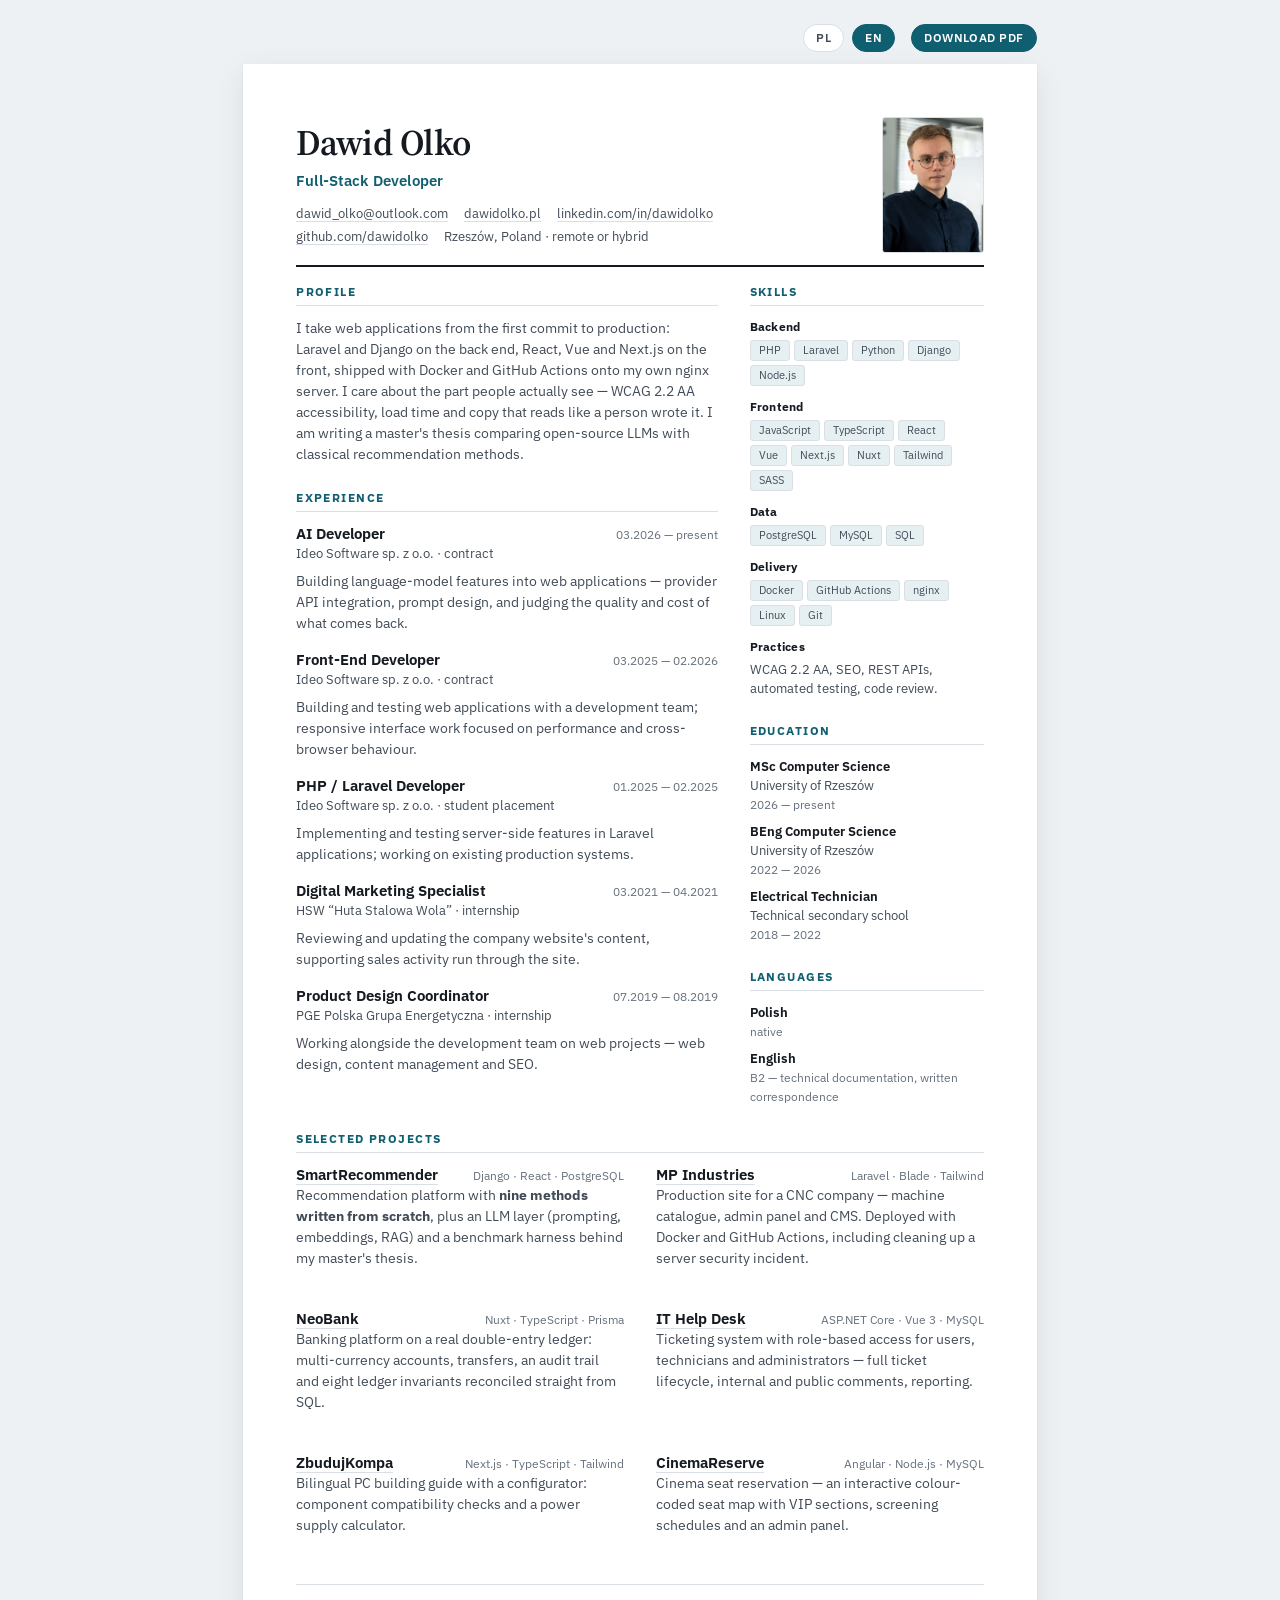
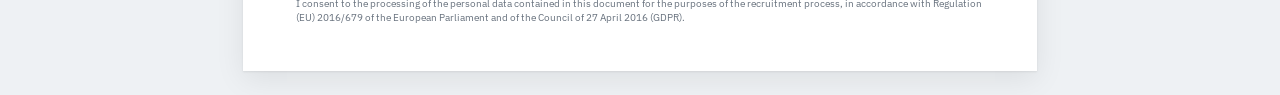
==== en/index.html @ aec3bce8 "content: Ideo roles as they really are, and the AI Developer post Two corrections to the experience " ====
<!doctype html>
<html lang="en">
<head>
<meta charset="utf-8">
<meta name="viewport" content="width=device-width, initial-scale=1">
<title>Dawid Olko — CV | Full-Stack Developer</title>
<meta name="description" content="CV of Dawid Olko — full-stack developer. Laravel, Django, React, Vue and Next.js, shipped with Docker and GitHub Actions. Selected projects, experience and education.">
<link rel="icon" type="image/svg+xml" href="../assets/favicon.svg">
<link rel="canonical" href="https://cv.dawidolko.pl/en/">
<link rel="alternate" hreflang="pl" href="https://cv.dawidolko.pl/">
<link rel="alternate" hreflang="en" href="https://cv.dawidolko.pl/en/">
<link rel="alternate" hreflang="x-default" href="https://cv.dawidolko.pl/">
<meta name="author" content="Dawid Olko">
<meta name="robots" content="index, follow">

<meta property="og:type" content="profile">
<meta property="og:title" content="Dawid Olko — CV | Full-Stack Developer">
<meta property="og:description" content="Laravel, Django, React, Vue and Next.js. Shipped with Docker and GitHub Actions.">
<meta property="og:url" content="https://cv.dawidolko.pl/en/">
<meta property="og:locale" content="en_GB">
<meta property="og:locale:alternate" content="pl_PL">
<meta name="twitter:card" content="summary">

<link rel="preconnect" href="https://fonts.googleapis.com">
<link rel="preconnect" href="https://fonts.gstatic.com" crossorigin>
<link rel="stylesheet" href="https://fonts.googleapis.com/css2?family=IBM+Plex+Sans:wght@400;500;600;700&family=Source+Serif+4:opsz,wght@8..60,600&display=swap">
<link rel="stylesheet" href="../assets/cv.css">

<script type="application/ld+json">
{
  "@context": "https://schema.org",
  "@type": "Person",
  "name": "Dawid Olko",
  "givenName": "Dawid",
  "familyName": "Olko",
  "jobTitle": "Full-Stack Developer",
  "description": "Full-stack developer working with Laravel, Django, React, Vue and Next.js, shipping with Docker and GitHub Actions.",
  "url": "https://dawidolko.pl",
  "mainEntityOfPage": "https://cv.dawidolko.pl/en/",
  "image": "https://cv.dawidolko.pl/assets/dawid-olko.jpg",
  "email": "mailto:dawid_olko@outlook.com",
  "sameAs": [
    "https://github.com/dawidolko",
    "https://www.linkedin.com/in/dawidolko",
    "https://dawidolko.pl"
  ],
  "address": {
    "@type": "PostalAddress",
    "addressLocality": "Rzeszów",
    "addressCountry": "PL"
  },
  "alumniOf": {
    "@type": "CollegeOrUniversity",
    "name": "University of Rzeszów",
    "sameAs": "https://www.ur.edu.pl/"
  },
  "worksFor": {
    "@type": "Organization",
    "name": "Ideo Software sp. z o.o.",
    "url": "https://ideo.pl"
  },
  "knowsAbout": [
    "PHP",
    "Laravel",
    "Python",
    "Django",
    "Node.js",
    "JavaScript",
    "TypeScript",
    "React",
    "Vue.js",
    "Next.js",
    "Nuxt",
    "Tailwind CSS",
    "SASS",
    "PostgreSQL",
    "MySQL",
    "SQL",
    "Docker",
    "GitHub Actions",
    "nginx",
    "Linux",
    "Git",
    "REST API",
    "WCAG 2.2",
    "SEO"
  ],
  "knowsLanguage": [
    {
      "@type": "Language",
      "name": "Polish",
      "alternateName": "pl"
    },
    {
      "@type": "Language",
      "name": "English",
      "alternateName": "en"
    }
  ],
  "seeks": {
    "@type": "Demand",
    "name": "Full-stack developer roles"
  }
}
</script>
</head>
<body>

<a class="skip-link" href="#main-content">Skip to main content</a>

<nav class="langbar" aria-label="Language version">
  <a href="../" lang="pl" hreflang="pl">PL</a>
  <span aria-current="true" lang="en">EN</span>
  <a class="pdf-link" href="../Dawid_Olko_CV_EN.pdf" download
     aria-label="Download the CV as a PDF (English version)">Download PDF</a>
</nav>

<main class="sheet" id="main-content">

  <header class="masthead">
    <div class="masthead-text">
      <h1>Dawid Olko</h1>
      <p class="role">Full-Stack Developer</p>
      <ul class="contact">
        <li><a href="mailto:dawid_olko@outlook.com">dawid_olko@outlook.com</a></li>
        <li><a href="https://dawidolko.pl">dawidolko.pl</a></li>
        <li><a href="https://www.linkedin.com/in/dawidolko">linkedin.com/in/dawidolko</a></li>
        <li><a href="https://github.com/dawidolko">github.com/dawidolko</a></li>
        <li>Rzeszów, Poland · remote or hybrid</li>
      </ul>
    </div>
    <img class="portrait" src="../assets/dawid-olko.jpg" alt="Dawid Olko"
         width="450" height="600" fetchpriority="high" decoding="async">
  </header>

  <div class="columns">
    <div>

      <section class="summary" aria-labelledby="h-profile">
        <h2 id="h-profile">Profile</h2>
        <p>
          I take web applications from the first commit to production: Laravel and Django on the
          back end, React, Vue and Next.js on the front, shipped with Docker and GitHub Actions
          onto my own nginx server. I care about the part people actually see — WCAG 2.2 AA
          accessibility, load time and copy that reads like a person wrote it. I am writing a
          master's thesis comparing open-source LLMs with classical recommendation methods.
        </p>
      </section>

      <section aria-labelledby="h-experience">
        <h2 id="h-experience">Experience</h2>

        <div class="entry">
          <div class="entry-head">
            <h3>AI Developer</h3>
            <span class="when">03.2026 — present</span>
          </div>
          <p class="where">Ideo Software sp. z o.o. · contract</p>
          <p>Building language-model features into web applications — provider API integration, prompt design, and judging the quality and cost of what comes back.</p>
        </div>

        <div class="entry">
          <div class="entry-head">
            <h3>Front-End Developer</h3>
            <span class="when">03.2025 — 02.2026</span>
          </div>
          <p class="where">Ideo Software sp. z o.o. · contract</p>
          <p>Building and testing web applications with a development team; responsive interface work focused on performance and cross-browser behaviour.</p>
        </div>

        <div class="entry">
          <div class="entry-head">
            <h3>PHP / Laravel Developer</h3>
            <span class="when">01.2025 — 02.2025</span>
          </div>
          <p class="where">Ideo Software sp. z o.o. · student placement</p>
          <p>Implementing and testing server-side features in Laravel applications; working on existing production systems.</p>
        </div>

        <div class="entry">
          <div class="entry-head">
            <h3>Digital Marketing Specialist</h3>
            <span class="when">03.2021 — 04.2021</span>
          </div>
          <p class="where">HSW “Huta Stalowa Wola” · internship</p>
          <p>Reviewing and updating the company website's content, supporting sales activity run through the site.</p>
        </div>

        <div class="entry">
          <div class="entry-head">
            <h3>Product Design Coordinator</h3>
            <span class="when">07.2019 — 08.2019</span>
          </div>
          <p class="where">PGE Polska Grupa Energetyczna · internship</p>
          <p>Working alongside the development team on web projects — web design, content management and SEO.</p>
        </div>
      </section>


    </div>

    <aside>
      <section aria-labelledby="h-skills">
        <h2 id="h-skills">Skills</h2>

        <div class="stack">
          <h3>Backend</h3>
          <ul class="chips">
            <li>PHP</li><li>Laravel</li><li>Python</li><li>Django</li><li>Node.js</li>
          </ul>
        </div>

        <div class="stack">
          <h3>Frontend</h3>
          <ul class="chips">
            <li>JavaScript</li><li>TypeScript</li><li>React</li><li>Vue</li>
            <li>Next.js</li><li>Nuxt</li><li>Tailwind</li><li>SASS</li>
          </ul>
        </div>

        <div class="stack">
          <h3>Data</h3>
          <ul class="chips">
            <li>PostgreSQL</li><li>MySQL</li><li>SQL</li>
          </ul>
        </div>

        <div class="stack">
          <h3>Delivery</h3>
          <ul class="chips">
            <li>Docker</li><li>GitHub Actions</li><li>nginx</li><li>Linux</li><li>Git</li>
          </ul>
        </div>

        <div class="stack">
          <h3>Practices</h3>
          <p>WCAG 2.2 AA, SEO, REST APIs, automated testing, code review.</p>
        </div>
      </section>

      <section aria-labelledby="h-education">
        <h2 id="h-education">Education</h2>
        <ul class="plain">
          <li>
            <strong>MSc Computer Science</strong>
            University of Rzeszów<br>
            <span>2026 — present</span>
          </li>
          <li>
            <strong>BEng Computer Science</strong>
            University of Rzeszów<br>
            <span>2022 — 2026</span>
          </li>
          <li>
            <strong>Electrical Technician</strong>
            Technical secondary school<br>
            <span>2018 — 2022</span>
          </li>
        </ul>
      </section>

      <section aria-labelledby="h-languages">
        <h2 id="h-languages">Languages</h2>
        <ul class="plain">
          <li><strong>Polish</strong><span>native</span></li>
          <li><strong>English</strong><span>B2 — technical documentation, written correspondence</span></li>
        </ul>
      </section>
    </aside>
  </div>

  <section class="projects" aria-labelledby="h-projects">
    <h2 id="h-projects">Selected projects</h2>

    <div class="entry-list">
      <div class="entry">
        <div class="entry-head">
          <h3><a href="https://smartrecommender.dawidolko.pl">SmartRecommender</a></h3>
          <span class="when">Django · React · PostgreSQL</span>
        </div>
        <p>Recommendation platform with <strong>nine methods written from scratch</strong>, plus an LLM layer (prompting, embeddings, RAG) and a benchmark harness behind my master's thesis.</p>
      </div>

      <div class="entry">
        <div class="entry-head">
          <h3><a href="https://mp-industries.pl">MP Industries</a></h3>
          <span class="when">Laravel · Blade · Tailwind</span>
        </div>
        <p>Production site for a CNC company — machine catalogue, admin panel and CMS. Deployed with Docker and GitHub Actions, including cleaning up a server security incident.</p>
      </div>

      <div class="entry">
        <div class="entry-head">
          <h3><a href="https://neobank.dawidolko.pl">NeoBank</a></h3>
          <span class="when">Nuxt · TypeScript · Prisma</span>
        </div>
        <p>Banking platform on a real double-entry ledger: multi-currency accounts, transfers, an audit trail and eight ledger invariants reconciled straight from SQL.</p>
      </div>

      <div class="entry">
        <div class="entry-head">
          <h3><a href="https://ithelpdesk.dawidolko.pl">IT Help Desk</a></h3>
          <span class="when">ASP.NET Core · Vue 3 · MySQL</span>
        </div>
        <p>Ticketing system with role-based access for users, technicians and administrators — full ticket lifecycle, internal and public comments, reporting.</p>
      </div>

      <div class="entry">
        <div class="entry-head">
          <h3><a href="https://zbudujkompa.dawidolko.pl">ZbudujKompa</a></h3>
          <span class="when">Next.js · TypeScript · Tailwind</span>
        </div>
        <p>Bilingual PC building guide with a configurator: component compatibility checks and a power supply calculator.</p>
      </div>

      <div class="entry">
        <div class="entry-head">
          <h3><a href="https://github.com/dawidolko/CinemaReserve-Project-Node-Angular">CinemaReserve</a></h3>
          <span class="when">Angular · Node.js · MySQL</span>
        </div>
        <p>Cinema seat reservation — an interactive colour-coded seat map with VIP sections, screening schedules and an admin panel.</p>
      </div>
    </div>
  </section>

  <p class="clause">
    I consent to the processing of the personal data contained in this document for the
    purposes of the recruitment process, in accordance with Regulation (EU) 2016/679 of
    the European Parliament and of the Council of 27 April 2016 (GDPR).
  </p>

</main>
</body>
</html>
---- assets/cv.css ----
/*
 * Dawid Olko — CV stylesheet.
 *
 * One sheet drives both language versions and both media. The screen view is a
 * centred A4-proportioned sheet on a tinted ground; the print view drops the
 * ground, the language switch and the link chrome so the PDF comes out clean.
 *
 * Colours live in custom properties on :root and are redefined for dark mode.
 * Print always resolves to the light set — a dark CV wastes toner and reads
 * badly on paper.
 */

:root {
  --paper: #ffffff;
  --ground: #eef1f4;
  --ink: #151a21;
  --ink-soft: #414b57;
  --ink-muted: #67717d;
  --rule: #d9dfe5;
  --accent: #0f5f70;
  --accent-soft: #e6f0f2;
  /*
   * Osobna para pod przycisk PDF. Wczesniej tlo bralo `--ink`, a tekst byl
   * na sztywno bialy — w trybie ciemnym `--ink` jest prawie bialy, wiec
   * przycisk znikal i pojawial sie dopiero pod kursorem.
   */
  --btn-bg: #0f5f70;
  --btn-fg: #ffffff;

  --sans: "IBM Plex Sans", "Segoe UI", Roboto, "Helvetica Neue", Arial, sans-serif;
  --serif: "Source Serif 4", Georgia, "Times New Roman", serif;

  --sp-1: 0.25rem;
  --sp-2: 0.5rem;
  --sp-3: 0.75rem;
  --sp-4: 1rem;
  --sp-5: 1.5rem;
  --sp-6: 2rem;
}

@media (prefers-color-scheme: dark) {
  :root:not([data-theme="light"]) {
    --paper: #171b21;
    --ground: #0e1116;
    --ink: #eef1f4;
    --ink-soft: #c3ccd6;
    --ink-muted: #98a3ae;
    --rule: #2c333c;
    --accent: #4fc3d4;
    --accent-soft: #17323a;
    --btn-bg: #4fc3d4;
    --btn-fg: #0b1016;
  }
}

*,
*::before,
*::after {
  box-sizing: border-box;
}

body {
  margin: 0;
  padding: var(--sp-5) var(--sp-4);
  background: var(--ground);
  color: var(--ink);
  font-family: var(--sans);
  font-size: 10.5pt;
  line-height: 1.5;
  -webkit-font-smoothing: antialiased;
}

/* ---------- Skip link ---------- */

.skip-link {
  position: absolute;
  left: -9999px;
  top: 0;
  z-index: 10;
  padding: var(--sp-2) var(--sp-4);
  background: var(--accent);
  color: #fff;
  text-decoration: none;
}

.skip-link:focus {
  left: var(--sp-4);
  top: var(--sp-2);
}

/* ---------- Language switch ---------- */

.langbar {
  max-width: 210mm;
  margin: 0 auto var(--sp-3);
  display: flex;
  gap: var(--sp-2);
  justify-content: flex-end;
  align-items: center;
}

.langbar a,
.langbar span {
  padding: var(--sp-1) var(--sp-3);
  border: 1px solid var(--rule);
  border-radius: 999px;
  font-size: 9pt;
  font-weight: 600;
  letter-spacing: 0.04em;
  text-transform: uppercase;
  text-decoration: none;
  color: var(--ink-soft);
  background: var(--paper);
}

.langbar [aria-current="true"] {
  background: var(--accent);
  border-color: var(--accent);
  color: #fff;
}

.langbar a:hover {
  border-color: var(--accent);
  color: var(--accent);
}

.pdf-link {
  margin-left: var(--sp-2);
  background: var(--btn-bg) !important;
  border-color: var(--btn-bg) !important;
  color: var(--btn-fg) !important;
}

.pdf-link:hover {
  filter: brightness(1.12);
}

/* ---------- Sheet ---------- */

.sheet {
  max-width: 210mm;
  margin: 0 auto;
  background: var(--paper);
  padding: 14mm 14mm 12mm;
  box-shadow: 0 1px 2px rgb(0 0 0 / 8%), 0 8px 28px rgb(0 0 0 / 8%);
}

/* ---------- Masthead ---------- */

.masthead {
  display: grid;
  grid-template-columns: 1fr auto;
  gap: var(--sp-5);
  align-items: center;
  border-bottom: 2px solid var(--ink);
  padding-bottom: var(--sp-3);
  margin-bottom: var(--sp-4);
}

/*
 * Portret stoi w kodzie PO bloku z imieniem i kontaktem, a na prawo trafia
 * dopiero przez siatke. Parsery ATS czytaja kolejnosc z dokumentu, wiec
 * pierwsze, co widza, to imie i dane kontaktowe — nie obrazek, ktorego i tak
 * nie odczytaja.
 */
.portrait {
  width: 27mm;
  height: 36mm;
  object-fit: cover;
  object-position: 50% 22%;
  border-radius: 3px;
  border: 1px solid var(--rule);
  background: var(--ground);
}

@media (max-width: 560px) {
  .masthead {
    grid-template-columns: auto 1fr;
    gap: var(--sp-4);
  }

  .portrait {
    grid-row: 1;
    grid-column: 1;
    width: 22mm;
    height: 29mm;
  }

  .masthead-text {
    grid-row: 1;
    grid-column: 2;
  }
}

.masthead h1 {
  font-family: var(--serif);
  font-size: 27pt;
  line-height: 1.05;
  font-weight: 600;
  letter-spacing: -0.015em;
  margin: 0;
}

.role {
  margin: var(--sp-2) 0 0;
  font-size: 11.5pt;
  font-weight: 600;
  color: var(--accent);
  letter-spacing: 0.01em;
}

.contact {
  margin: var(--sp-3) 0 0;
  padding: 0;
  list-style: none;
  display: flex;
  flex-wrap: wrap;
  gap: var(--sp-1) var(--sp-4);
  font-size: 9.5pt;
  color: var(--ink-soft);
}

.contact a {
  color: inherit;
  text-decoration: none;
  border-bottom: 1px solid var(--rule);
}

.contact a:hover {
  color: var(--accent);
  border-bottom-color: var(--accent);
}

/* ---------- Two-column body ---------- */

.columns {
  display: grid;
  grid-template-columns: 1fr 62mm;
  gap: var(--sp-6);
  align-items: start;
}

@media (max-width: 700px) {
  .columns {
    grid-template-columns: 1fr;
    gap: var(--sp-5);
  }

  .sheet {
    padding: var(--sp-5) var(--sp-4);
  }
}

section {
  margin-bottom: var(--sp-5);
}

section:last-child {
  margin-bottom: 0;
}

h2 {
  font-size: 9pt;
  font-weight: 700;
  letter-spacing: 0.12em;
  text-transform: uppercase;
  color: var(--accent);
  margin: 0 0 var(--sp-3);
  padding-bottom: var(--sp-1);
  border-bottom: 1px solid var(--rule);
}

/* ---------- Entries ---------- */

.entry {
  margin-bottom: var(--sp-4);
  break-inside: avoid;
}

.entry:last-child {
  margin-bottom: 0;
}

.entry-head {
  display: flex;
  justify-content: space-between;
  align-items: baseline;
  gap: var(--sp-3);
}

.entry h3 {
  margin: 0;
  font-size: 11pt;
  font-weight: 650;
  line-height: 1.3;
}

.entry h3 a {
  color: inherit;
  text-decoration: none;
  border-bottom: 1px solid var(--rule);
}

.entry h3 a:hover {
  color: var(--accent);
  border-bottom-color: var(--accent);
}

.when {
  flex: none;
  font-size: 9pt;
  font-variant-numeric: tabular-nums;
  color: var(--ink-muted);
  white-space: nowrap;
}

.where {
  margin: 1px 0 var(--sp-2);
  font-size: 9.5pt;
  color: var(--ink-muted);
}

.entry p {
  margin: 0 0 var(--sp-2);
  color: var(--ink-soft);
}

.entry ul {
  margin: 0;
  padding-left: 1.05em;
  color: var(--ink-soft);
}

.entry li {
  margin-bottom: var(--sp-1);
}

.entry li::marker {
  color: var(--accent);
}

/* ---------- Summary ---------- */

.summary p {
  margin: 0 0 var(--sp-2);
  color: var(--ink-soft);
  max-width: 62ch;
}

.summary p:last-child {
  margin-bottom: 0;
}

/* ---------- Aside blocks ---------- */

.stack {
  margin: 0 0 var(--sp-3);
}

.stack:last-child {
  margin-bottom: 0;
}

.stack h3 {
  margin: 0 0 var(--sp-1);
  font-size: 9pt;
  font-weight: 700;
  color: var(--ink);
  letter-spacing: 0.02em;
}

.stack p {
  margin: 0;
  font-size: 9.5pt;
  color: var(--ink-soft);
}

.chips {
  margin: 0;
  padding: 0;
  list-style: none;
  display: flex;
  flex-wrap: wrap;
  gap: var(--sp-1);
}

.chips li {
  padding: 1px var(--sp-2);
  border: 1px solid var(--rule);
  border-radius: 3px;
  background: var(--accent-soft);
  font-size: 8.5pt;
  color: var(--ink-soft);
}

.plain {
  margin: 0;
  padding: 0;
  list-style: none;
  font-size: 9.5pt;
  color: var(--ink-soft);
}

.plain li {
  margin-bottom: var(--sp-2);
}

.plain li:last-child {
  margin-bottom: 0;
}

.plain strong {
  display: block;
  color: var(--ink);
  font-weight: 650;
}

.plain span {
  color: var(--ink-muted);
  font-size: 9pt;
}

/* ---------- Clause ---------- */

.clause {
  margin: var(--sp-5) 0 0;
  padding-top: var(--sp-3);
  border-top: 1px solid var(--rule);
  font-size: 7.5pt;
  line-height: 1.45;
  color: var(--ink-muted);
}

/* ---------- Focus ---------- */

a:focus-visible {
  outline: 2px solid var(--accent);
  outline-offset: 2px;
  border-radius: 2px;
}

@media (prefers-reduced-motion: reduce) {
  * {
    transition: none !important;
    animation: none !important;
  }
}

/* ---------- Print ---------- */

@page {
  size: A4;
  margin: 11mm 12mm;
}

@media print {
  /*
   * Print resolves to the light palette regardless of the viewer's system
   * setting — a dark CV wastes toner and is unreadable on paper.
   */
  :root {
    --paper: #ffffff;
    --ground: #ffffff;
    --ink: #000000;
    --ink-soft: #23282f;
    --ink-muted: #4b545e;
    --rule: #b9c2cb;
    --accent: #0b4c5a;
    --accent-soft: #ffffff;
  }

  /*
   * Cel: jedna strona A4. Skala typografii i odstepow schodzi ponizej wartosci
   * ekranowych, ale nie ponizej progu czytelnosci w druku (~8pt dla tekstu
   * ciaglego). Wszystko jest wyprowadzone z tych kilku zmiennych, wiec dalsze
   * dociskanie sprowadza sie do zmiany liczb tutaj.
   */
  body {
    padding: 0;
    background: #fff;
    font-size: 8.4pt;
    line-height: 1.38;
  }

  .masthead h1 { font-size: 20pt; }
  .role { font-size: 9.5pt; margin-top: 2px; }
  .contact { font-size: 8pt; margin-top: var(--sp-2); gap: 1px var(--sp-3); }
  .masthead { padding-bottom: var(--sp-2); margin-bottom: var(--sp-3); gap: var(--sp-4); }
  .portrait { width: 24mm; height: 32mm; }

  /*
   * Zero swiatla miedzy literami w druku.
   *
   * Przy `letter-spacing` Chromium zapisuje w warstwie tekstowej PDF-a kazda
   * litere osobno — "WYKSZTALCENIE" wychodzi jako "W Y K S Z TA Ł C E N I E"
   * i systemy ATS nie rozpoznaja naglowka sekcji. Na ekranie swiatlo zostaje.
   */
  h2 {
    font-size: 7.6pt;
    margin-bottom: var(--sp-2);
    letter-spacing: normal;
  }

  .role,
  .contact,
  .stack h3 {
    letter-spacing: normal;
  }
  section { margin-bottom: var(--sp-3); }
  .entry { margin-bottom: var(--sp-2); }
  .entry h3 { font-size: 9pt; }
  .entry p { margin-bottom: var(--sp-1); }
  .where { font-size: 8pt; margin-bottom: 2px; }
  .when { font-size: 7.8pt; }

  .stack { margin-bottom: var(--sp-2); }
  .stack h3 { font-size: 7.8pt; }
  .stack p, .plain { font-size: 8pt; }
  .chips li { font-size: 7.4pt; padding: 0 4px; }
  .plain li { margin-bottom: var(--sp-1); }
  .plain span { font-size: 7.8pt; }

  .projects { margin-top: var(--sp-3); }
  .projects .entry-list { gap: var(--sp-2) var(--sp-5); }

  .clause {
    margin-top: var(--sp-3);
    padding-top: var(--sp-2);
    font-size: 6.4pt;
    line-height: 1.35;
  }

  .langbar,
  .skip-link {
    display: none !important;
  }

  .sheet {
    max-width: none;
    margin: 0;
    padding: 0;
    box-shadow: none;
  }

  .columns {
    gap: var(--sp-5);
  }

  section,
  .entry {
    break-inside: avoid;
  }

  h2 {
    break-after: avoid;
  }

  a {
    border-bottom: none !important;
  }
}

/* ---------- Projects, full width ---------- */

/*
 * The project list sits below the two columns rather than inside the left one.
 * In the column layout the sidebar ran out of content long before the main
 * column did, which left a tall empty gutter on screen and a half-empty second
 * page in the PDF. Full width across two tracks fills both.
 */
.projects {
  margin-top: var(--sp-5);
}

.projects .entry-list {
  display: grid;
  grid-template-columns: 1fr 1fr;
  gap: var(--sp-4) var(--sp-6);
}

@media (max-width: 700px) {
  .projects .entry-list {
    grid-template-columns: 1fr;
  }
}
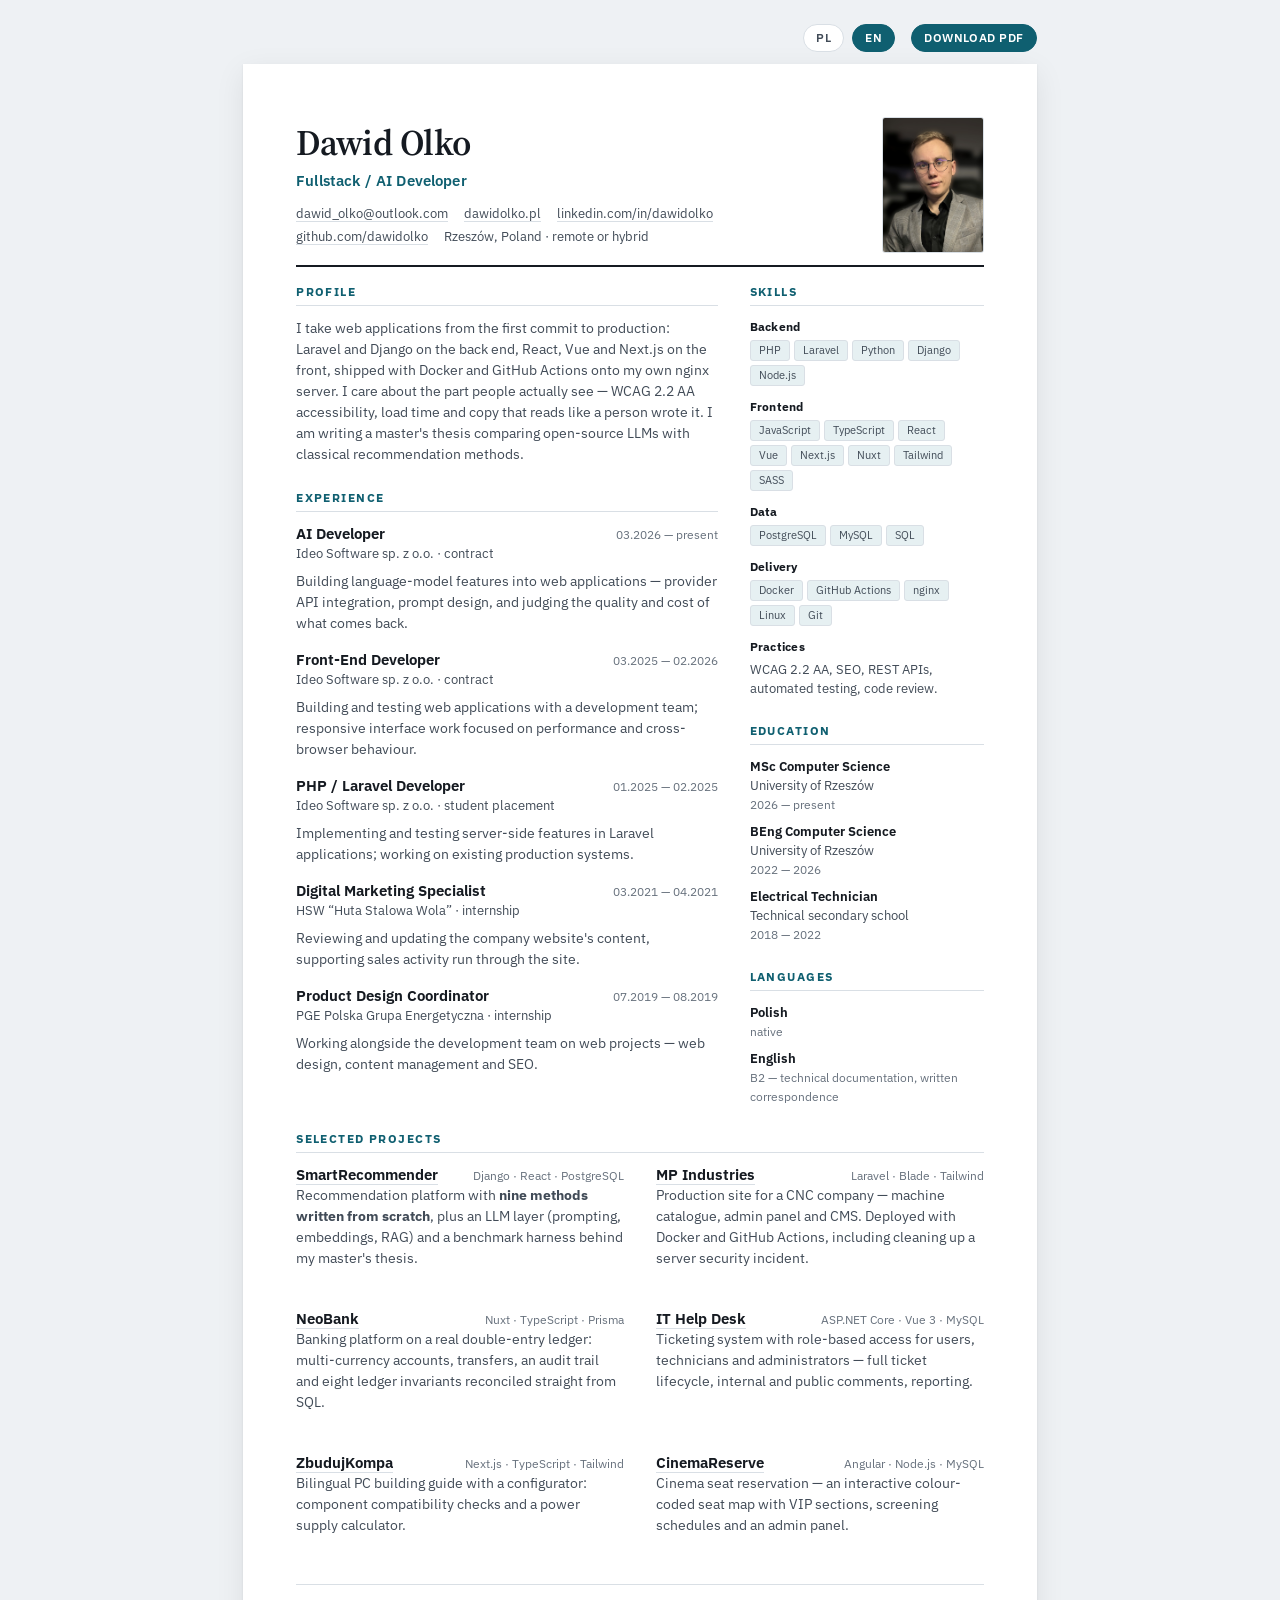
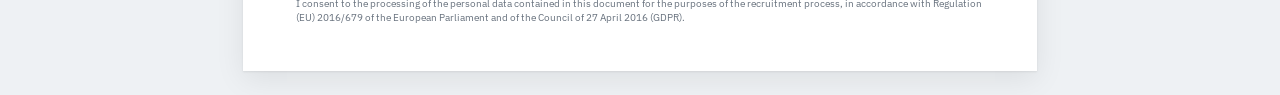
==== commit 1c2340ee: "feat: update title to fullstack / AI developer and refresh portrait Keep the Front-End Developer ent" ====
--- a/en/index.html
+++ b/en/index.html
@@ -3,8 +3,8 @@
 <head>
 <meta charset="utf-8">
 <meta name="viewport" content="width=device-width, initial-scale=1">
-<title>Dawid Olko — CV | Full-Stack Developer</title>
-<meta name="description" content="CV of Dawid Olko — full-stack developer. Laravel, Django, React, Vue and Next.js, shipped with Docker and GitHub Actions. Selected projects, experience and education.">
+<title>Dawid Olko — CV | Fullstack / AI Developer</title>
+<meta name="description" content="CV of Dawid Olko — fullstack / AI developer. Laravel, Django, React, Vue and Next.js, shipped with Docker and GitHub Actions. Selected projects, experience and education.">
 <link rel="icon" type="image/svg+xml" href="../assets/favicon.svg">
 <link rel="canonical" href="https://cv.dawidolko.pl/en/">
 <link rel="alternate" hreflang="pl" href="https://cv.dawidolko.pl/">
@@ -14,7 +14,7 @@
 <meta name="robots" content="index, follow">
 
 <meta property="og:type" content="profile">
-<meta property="og:title" content="Dawid Olko — CV | Full-Stack Developer">
+<meta property="og:title" content="Dawid Olko — CV | Fullstack / AI Developer">
 <meta property="og:description" content="Laravel, Django, React, Vue and Next.js. Shipped with Docker and GitHub Actions.">
 <meta property="og:url" content="https://cv.dawidolko.pl/en/">
 <meta property="og:locale" content="en_GB">
@@ -33,7 +33,7 @@
   "name": "Dawid Olko",
   "givenName": "Dawid",
   "familyName": "Olko",
-  "jobTitle": "Full-Stack Developer",
+  "jobTitle": "Fullstack / AI Developer",
   "description": "Full-stack developer working with Laravel, Django, React, Vue and Next.js, shipping with Docker and GitHub Actions.",
   "url": "https://dawidolko.pl",
   "mainEntityOfPage": "https://cv.dawidolko.pl/en/",
@@ -120,7 +120,7 @@
   <header class="masthead">
     <div class="masthead-text">
       <h1>Dawid Olko</h1>
-      <p class="role">Full-Stack Developer</p>
+      <p class="role">Fullstack / AI Developer</p>
       <ul class="contact">
         <li><a href="mailto:dawid_olko@outlook.com">dawid_olko@outlook.com</a></li>
         <li><a href="https://dawidolko.pl">dawidolko.pl</a></li>
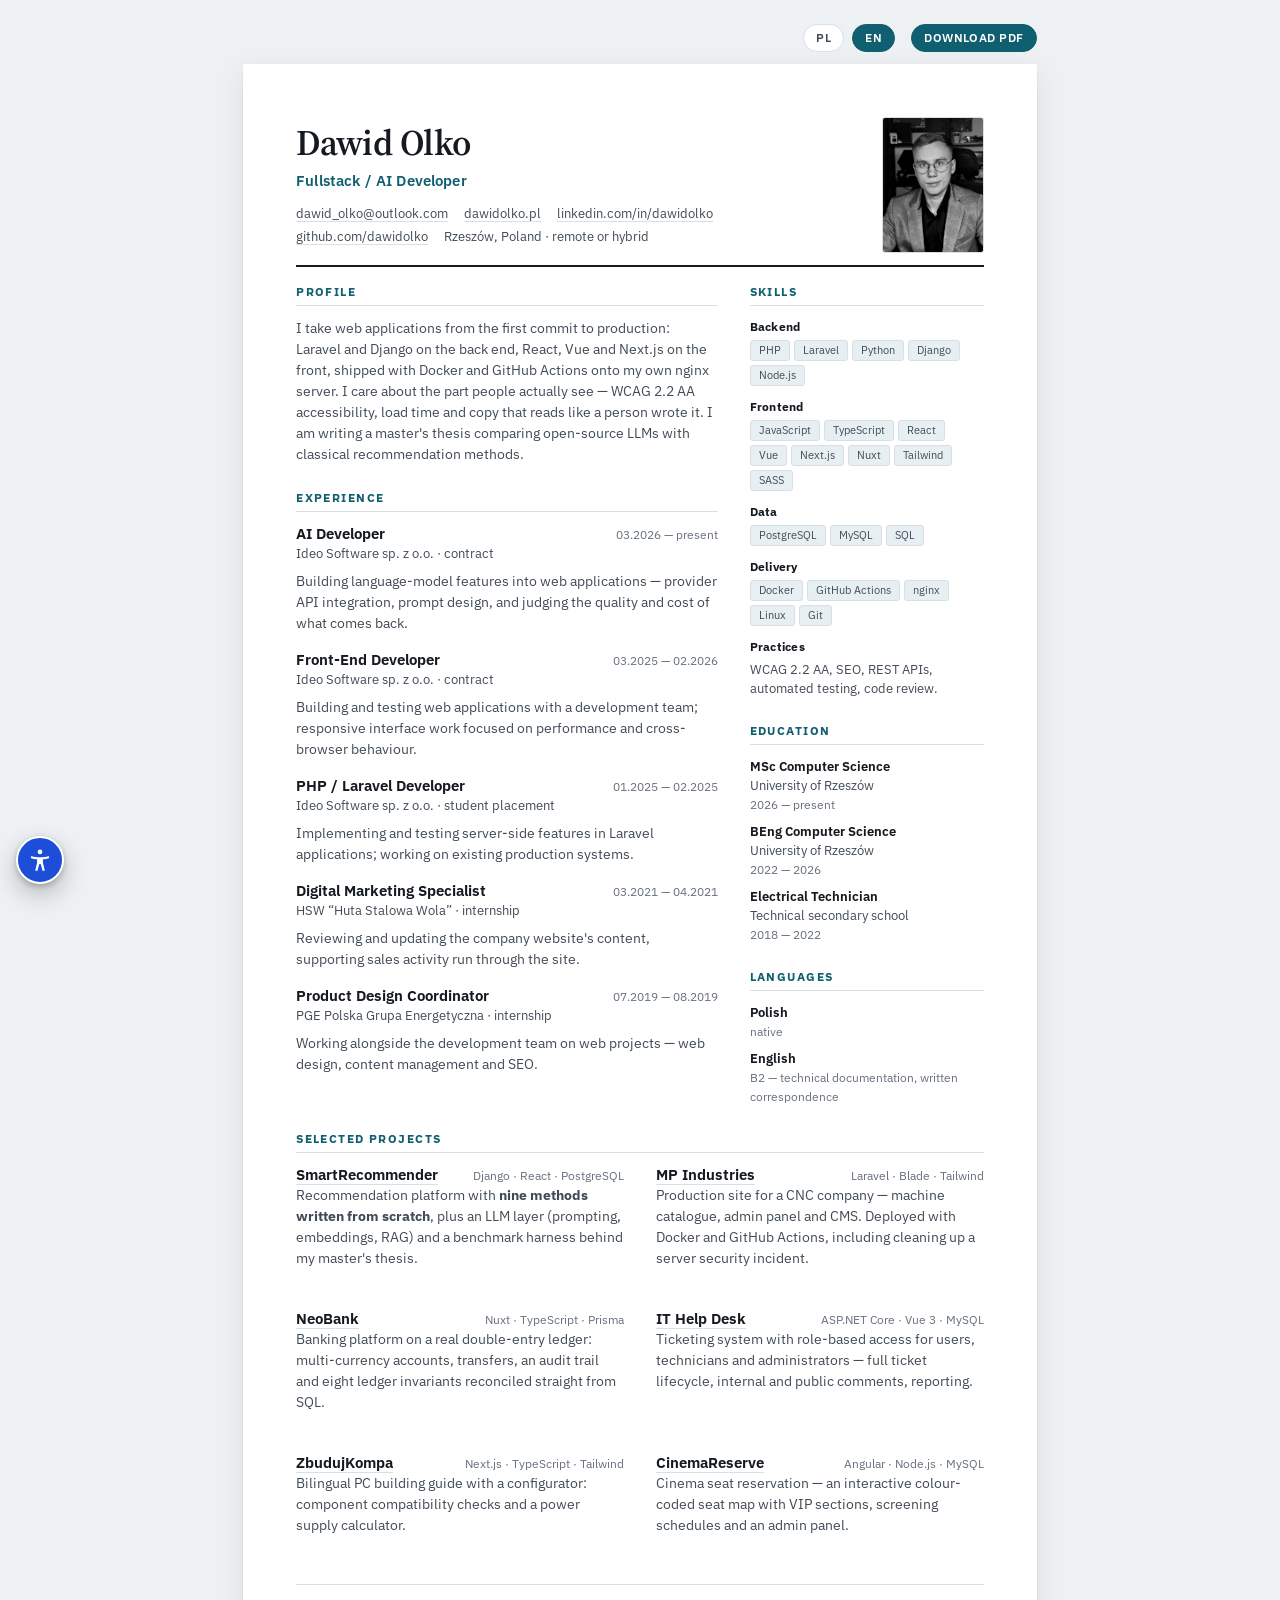
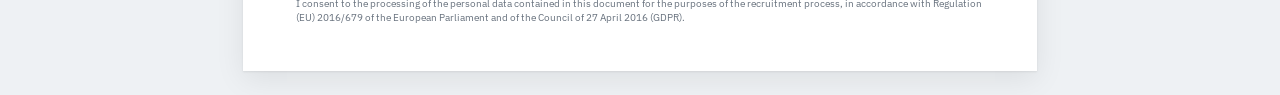
==== commit 8f9526e0: "feat: add accessibility panel" ====
--- a/en/index.html
+++ b/en/index.html
@@ -103,6 +103,7 @@
   }
 }
 </script>
+  <script src="/a11y/a11y-panel.js" data-accent="#1d4ed8" defer></script>
 </head>
 <body>
 
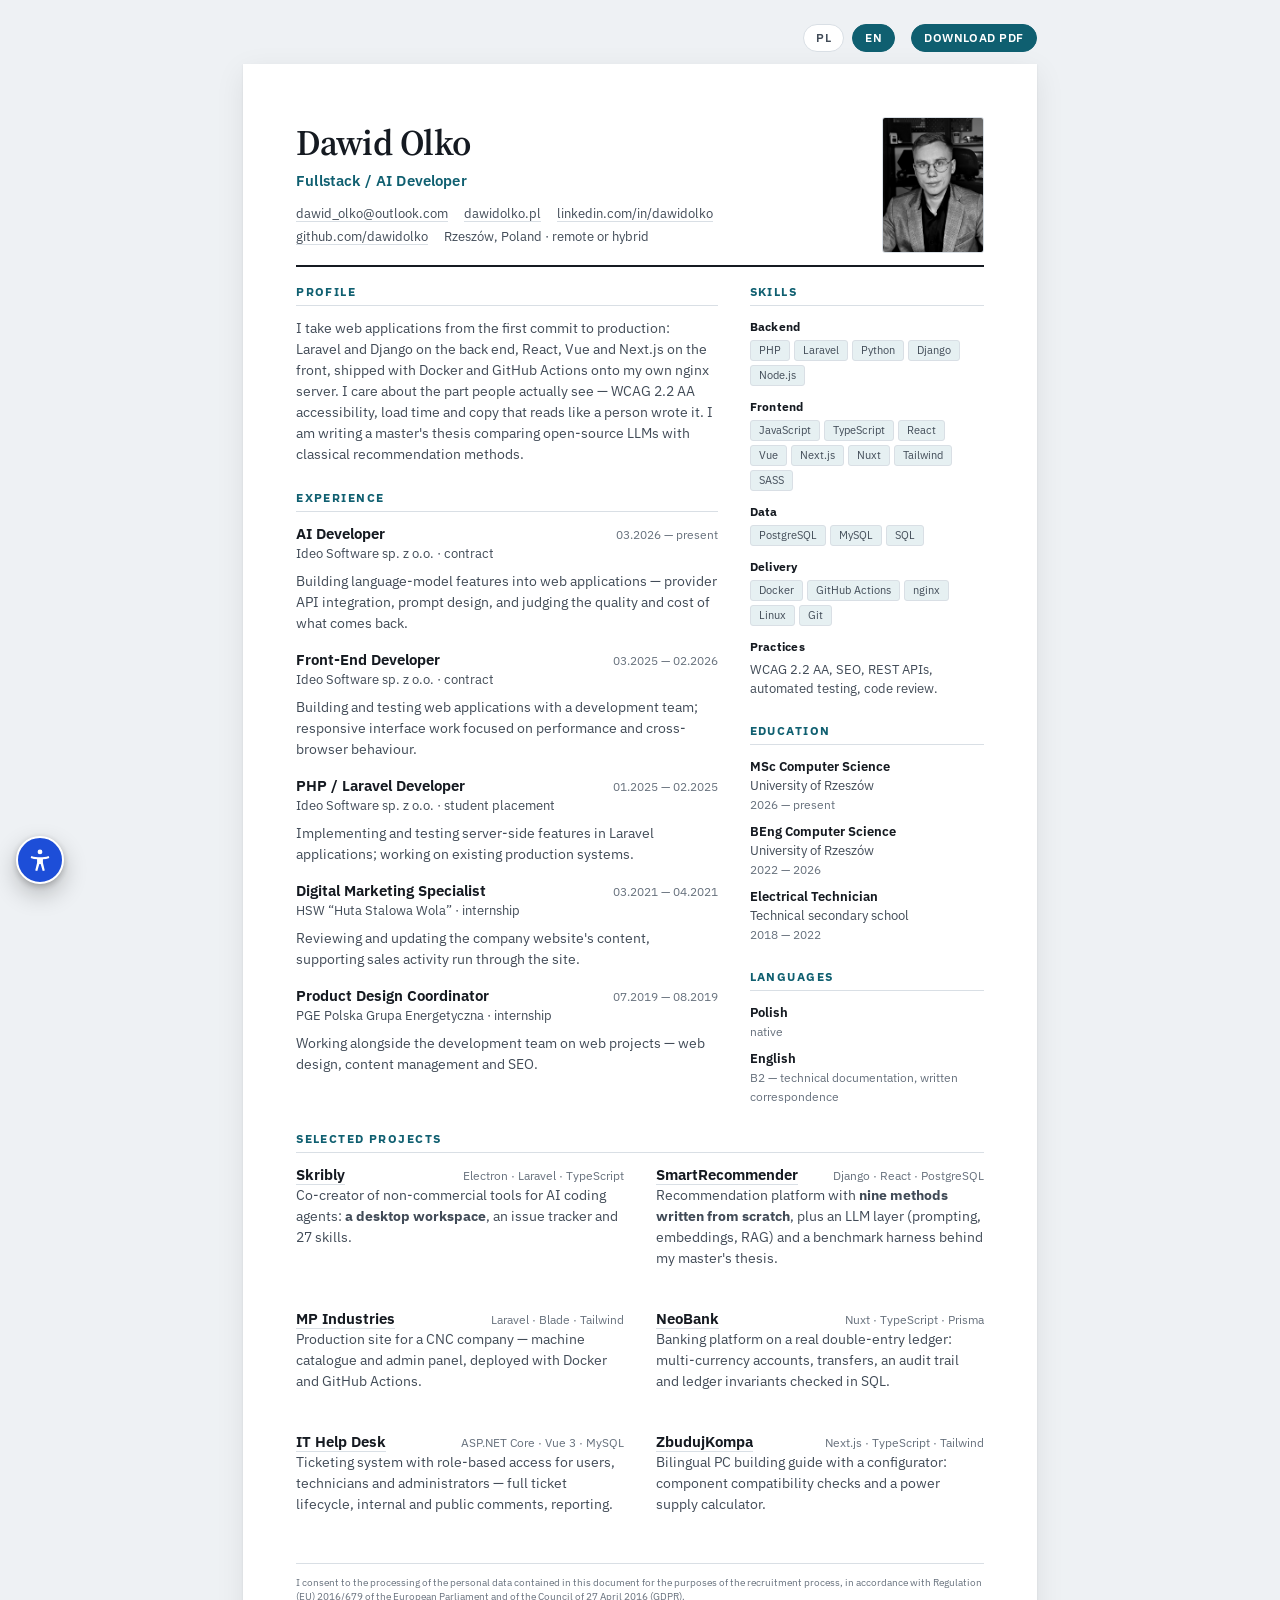
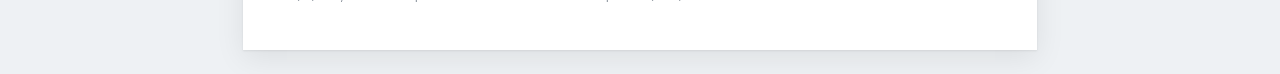
==== commit c9122365: "feat: add Skribly to the CV, with llms.txt, Open Graph image and accessibility fixes" ====
--- a/en/index.html
+++ b/en/index.html
@@ -4,7 +4,7 @@
 <meta charset="utf-8">
 <meta name="viewport" content="width=device-width, initial-scale=1">
 <title>Dawid Olko — CV | Fullstack / AI Developer</title>
-<meta name="description" content="CV of Dawid Olko — fullstack / AI developer. Laravel, Django, React, Vue and Next.js, shipped with Docker and GitHub Actions. Selected projects, experience and education.">
+<meta name="description" content="CV of Dawid Olko, fullstack / AI developer and co-creator of Skribly. Laravel, Django, React, Next.js, Docker. Experience, projects and education.">
 <link rel="icon" type="image/svg+xml" href="../assets/favicon.svg">
 <link rel="canonical" href="https://cv.dawidolko.pl/en/">
 <link rel="alternate" hreflang="pl" href="https://cv.dawidolko.pl/">
@@ -19,7 +19,11 @@
 <meta property="og:url" content="https://cv.dawidolko.pl/en/">
 <meta property="og:locale" content="en_GB">
 <meta property="og:locale:alternate" content="pl_PL">
-<meta name="twitter:card" content="summary">
+<meta property="og:image" content="https://cv.dawidolko.pl/assets/og-image.jpg">
+<meta property="og:image:width" content="1200">
+<meta property="og:image:height" content="630">
+<meta name="twitter:card" content="summary_large_image">
+<meta name="twitter:image" content="https://cv.dawidolko.pl/assets/og-image.jpg">
 
 <link rel="preconnect" href="https://fonts.googleapis.com">
 <link rel="preconnect" href="https://fonts.gstatic.com" crossorigin>
@@ -113,7 +117,7 @@
   <a href="../" lang="pl" hreflang="pl">PL</a>
   <span aria-current="true" lang="en">EN</span>
   <a class="pdf-link" href="../Dawid_Olko_CV_EN.pdf" download
-     aria-label="Download the CV as a PDF (English version)">Download PDF</a>
+    >Download PDF</a>
 </nav>
 
 <main class="sheet" id="main-content">
@@ -276,6 +280,14 @@
     <div class="entry-list">
       <div class="entry">
         <div class="entry-head">
+          <h3><a href="https://skribly.pl">Skribly</a></h3>
+          <span class="when">Electron · Laravel · TypeScript</span>
+        </div>
+        <p>Co-creator of non-commercial tools for AI coding agents: <strong>a desktop workspace</strong>, an issue tracker and 27 skills.</p>
+      </div>
+
+      <div class="entry">
+        <div class="entry-head">
           <h3><a href="https://smartrecommender.dawidolko.pl">SmartRecommender</a></h3>
           <span class="when">Django · React · PostgreSQL</span>
         </div>
@@ -287,7 +299,7 @@
           <h3><a href="https://mp-industries.pl">MP Industries</a></h3>
           <span class="when">Laravel · Blade · Tailwind</span>
         </div>
-        <p>Production site for a CNC company — machine catalogue, admin panel and CMS. Deployed with Docker and GitHub Actions, including cleaning up a server security incident.</p>
+        <p>Production site for a CNC company — machine catalogue and admin panel, deployed with Docker and GitHub Actions.</p>
       </div>
 
       <div class="entry">
@@ -295,7 +307,7 @@
           <h3><a href="https://neobank.dawidolko.pl">NeoBank</a></h3>
           <span class="when">Nuxt · TypeScript · Prisma</span>
         </div>
-        <p>Banking platform on a real double-entry ledger: multi-currency accounts, transfers, an audit trail and eight ledger invariants reconciled straight from SQL.</p>
+        <p>Banking platform on a real double-entry ledger: multi-currency accounts, transfers, an audit trail and ledger invariants checked in SQL.</p>
       </div>
 
       <div class="entry">
@@ -312,14 +324,6 @@
           <span class="when">Next.js · TypeScript · Tailwind</span>
         </div>
         <p>Bilingual PC building guide with a configurator: component compatibility checks and a power supply calculator.</p>
-      </div>
-
-      <div class="entry">
-        <div class="entry-head">
-          <h3><a href="https://github.com/dawidolko/CinemaReserve-Project-Node-Angular">CinemaReserve</a></h3>
-          <span class="when">Angular · Node.js · MySQL</span>
-        </div>
-        <p>Cinema seat reservation — an interactive colour-coded seat map with VIP sections, screening schedules and an admin panel.</p>
       </div>
     </div>
   </section>
--- a/assets/cv.css
+++ b/assets/cv.css
@@ -20,9 +20,8 @@
   --accent: #0f5f70;
   --accent-soft: #e6f0f2;
   /*
-   * Osobna para pod przycisk PDF. Wczesniej tlo bralo `--ink`, a tekst byl
-   * na sztywno bialy — w trybie ciemnym `--ink` jest prawie bialy, wiec
-   * przycisk znikal i pojawial sie dopiero pod kursorem.
+   * A separate pair for the PDF button. With `--ink` as background and fixed
+   * white text, the button disappeared in dark mode.
    */
   --btn-bg: #0f5f70;
   --btn-fg: #ffffff;
@@ -116,7 +115,7 @@
 .langbar [aria-current="true"] {
   background: var(--accent);
   border-color: var(--accent);
-  color: #fff;
+  color: var(--paper);
 }
 
 .langbar a:hover {
@@ -470,10 +469,9 @@
   }
 
   /*
-   * Cel: jedna strona A4. Skala typografii i odstepow schodzi ponizej wartosci
-   * ekranowych, ale nie ponizej progu czytelnosci w druku (~8pt dla tekstu
-   * ciaglego). Wszystko jest wyprowadzone z tych kilku zmiennych, wiec dalsze
-   * dociskanie sprowadza sie do zmiany liczb tutaj.
+   * Goal: one A4 page. Type and spacing go below the screen values, but not
+   * below the print reading limit of about 8pt for body text. Everything comes
+   * from these few variables, so further tightening means changing them here.
    */
   body {
     padding: 0;
@@ -489,11 +487,10 @@
   .portrait { width: 24mm; height: 32mm; }
 
   /*
-   * Zero swiatla miedzy literami w druku.
+   * No letter spacing in print.
    *
-   * Przy `letter-spacing` Chromium zapisuje w warstwie tekstowej PDF-a kazda
-   * litere osobno — "WYKSZTALCENIE" wychodzi jako "W Y K S Z TA Ł C E N I E"
-   * i systemy ATS nie rozpoznaja naglowka sekcji. Na ekranie swiatlo zostaje.
+   * With `letter-spacing`, Chromium writes each letter separately in the PDF
+   * text layer, so ATS systems do not recognise section headings.
    */
   h2 {
     font-size: 7.6pt;
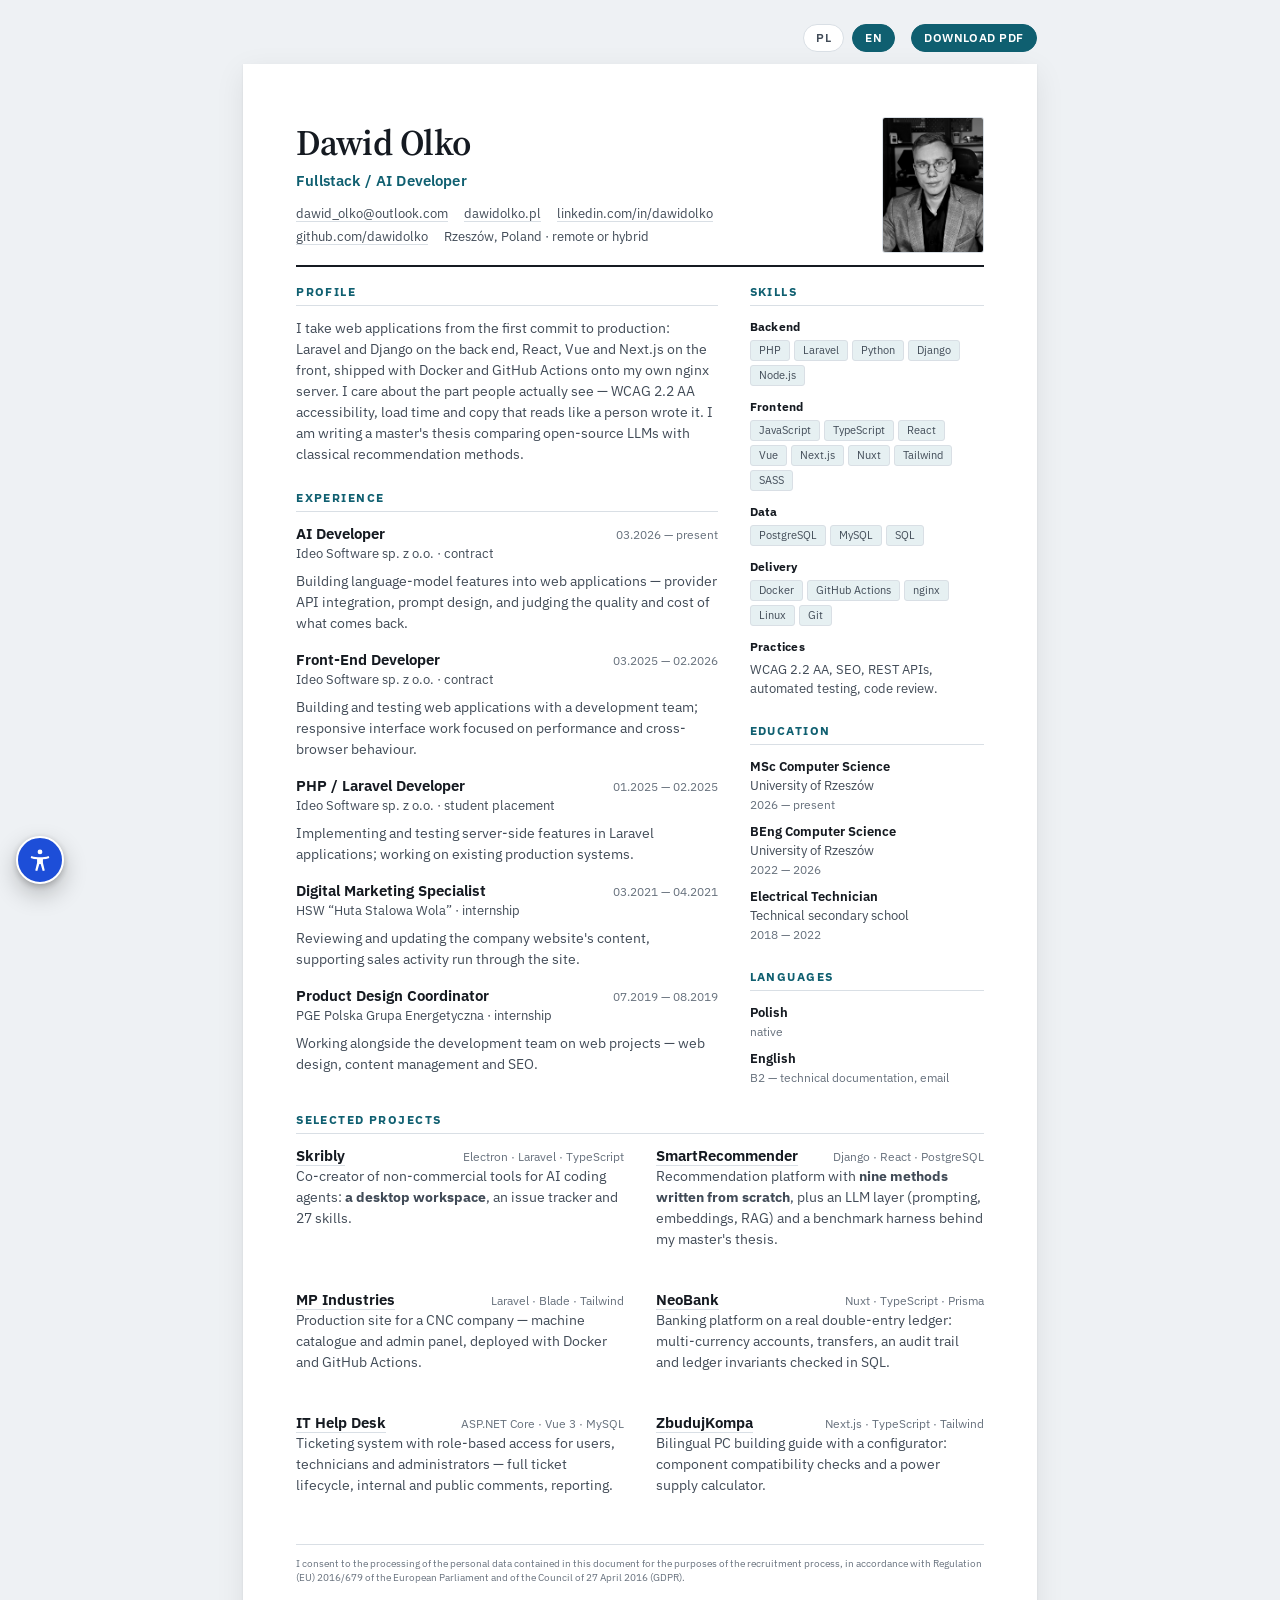
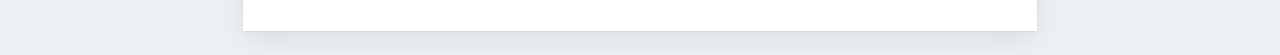
==== commit e782b7a1: "fix: keep the English CV on one A4 page" ====
--- a/en/index.html
+++ b/en/index.html
@@ -268,7 +268,7 @@
         <h2 id="h-languages">Languages</h2>
         <ul class="plain">
           <li><strong>Polish</strong><span>native</span></li>
-          <li><strong>English</strong><span>B2 — technical documentation, written correspondence</span></li>
+          <li><strong>English</strong><span>B2 — technical documentation, email</span></li>
         </ul>
       </section>
     </aside>
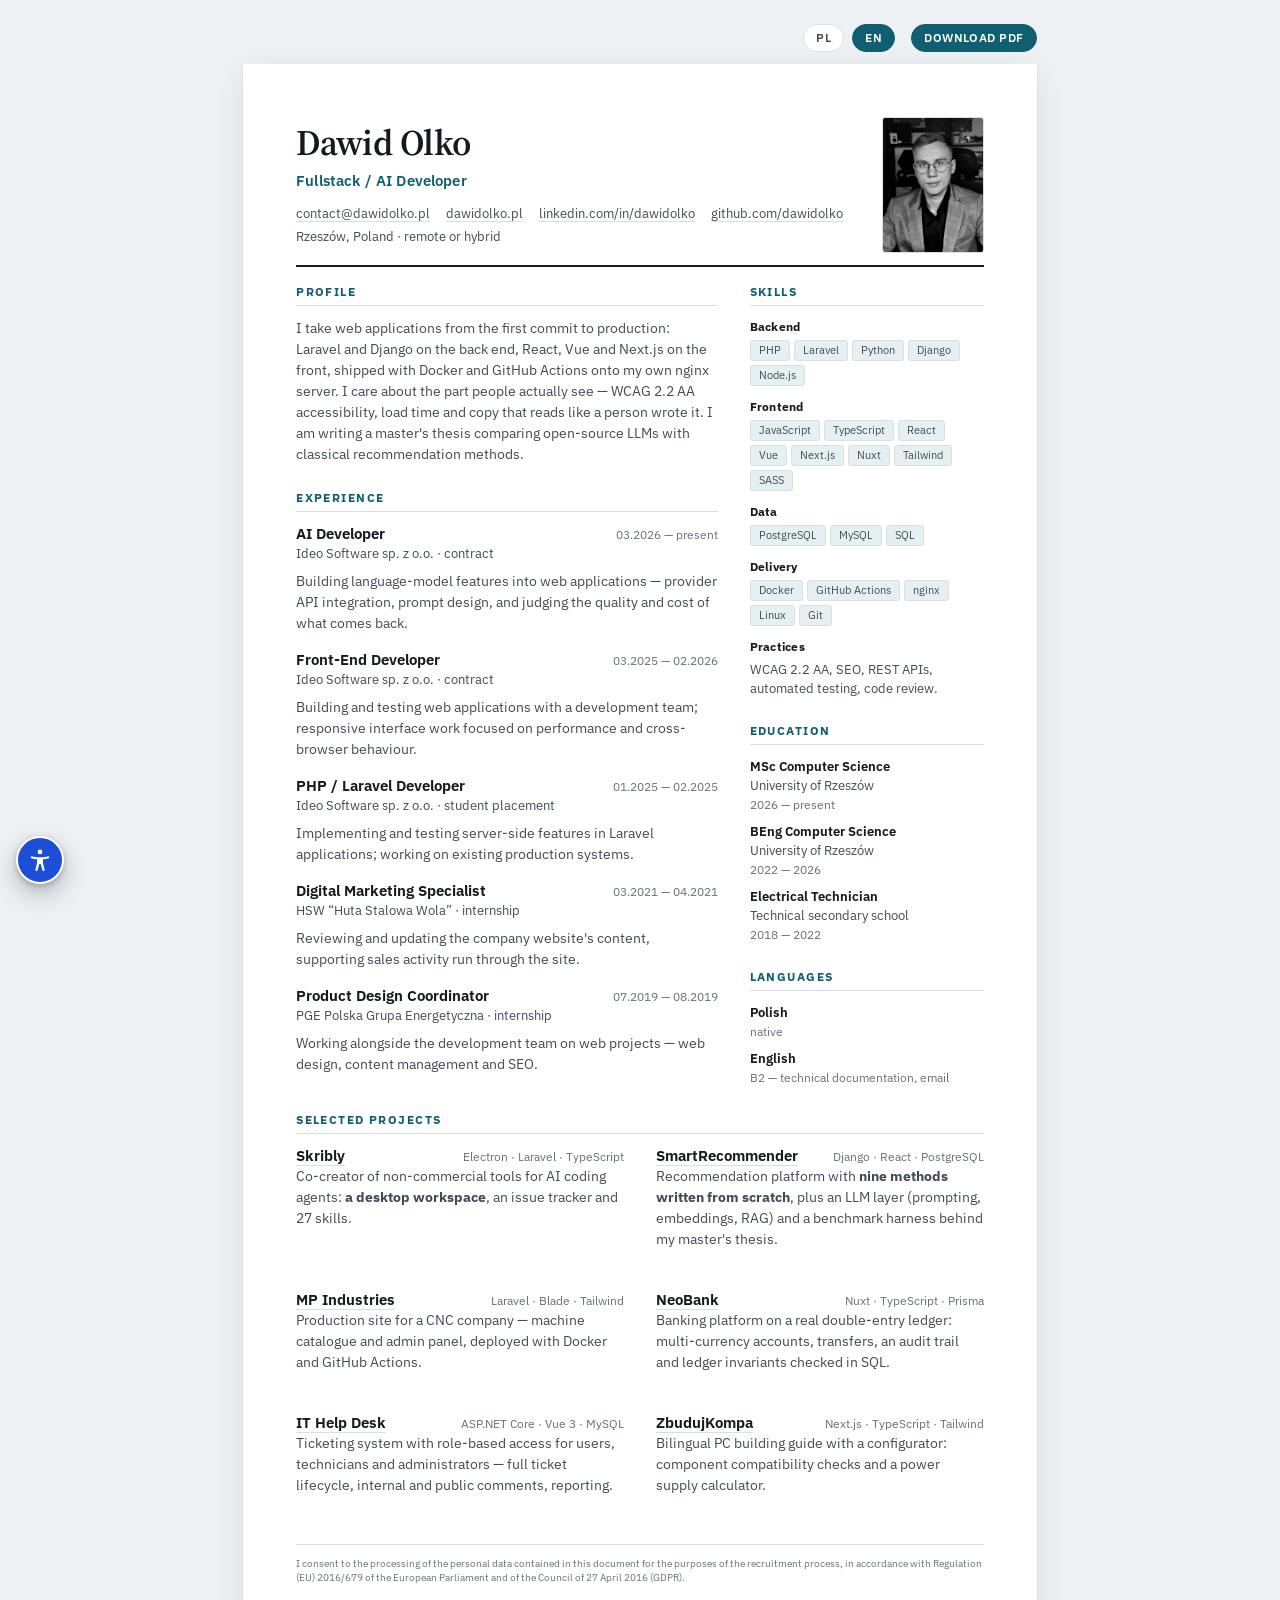
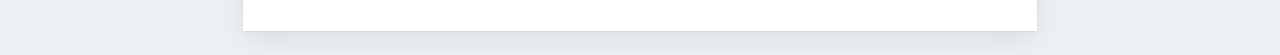
==== commit 35b5d506: "chore: use the contact@dawidolko.pl address" ====
--- a/en/index.html
+++ b/en/index.html
@@ -42,7 +42,7 @@
   "url": "https://dawidolko.pl",
   "mainEntityOfPage": "https://cv.dawidolko.pl/en/",
   "image": "https://cv.dawidolko.pl/assets/dawid-olko.jpg",
-  "email": "mailto:dawid_olko@outlook.com",
+  "email": "mailto:contact@dawidolko.pl",
   "sameAs": [
     "https://github.com/dawidolko",
     "https://www.linkedin.com/in/dawidolko",
@@ -127,7 +127,7 @@
       <h1>Dawid Olko</h1>
       <p class="role">Fullstack / AI Developer</p>
       <ul class="contact">
-        <li><a href="mailto:dawid_olko@outlook.com">dawid_olko@outlook.com</a></li>
+        <li><a href="mailto:contact@dawidolko.pl">contact@dawidolko.pl</a></li>
         <li><a href="https://dawidolko.pl">dawidolko.pl</a></li>
         <li><a href="https://www.linkedin.com/in/dawidolko">linkedin.com/in/dawidolko</a></li>
         <li><a href="https://github.com/dawidolko">github.com/dawidolko</a></li>
--- a/assets/cv.css
+++ b/assets/cv.css
@@ -157,10 +157,10 @@
 }
 
 /*
- * Portret stoi w kodzie PO bloku z imieniem i kontaktem, a na prawo trafia
- * dopiero przez siatke. Parsery ATS czytaja kolejnosc z dokumentu, wiec
- * pierwsze, co widza, to imie i dane kontaktowe — nie obrazek, ktorego i tak
- * nie odczytaja.
+ * The portrait comes AFTER the name and contact block in the source and only
+ * moves to the right through the grid. ATS parsers read the document order, so
+ * the first thing they see is the name and contact details - not an image they
+ * could not read anyway.
  */
 .portrait {
   width: 27mm;
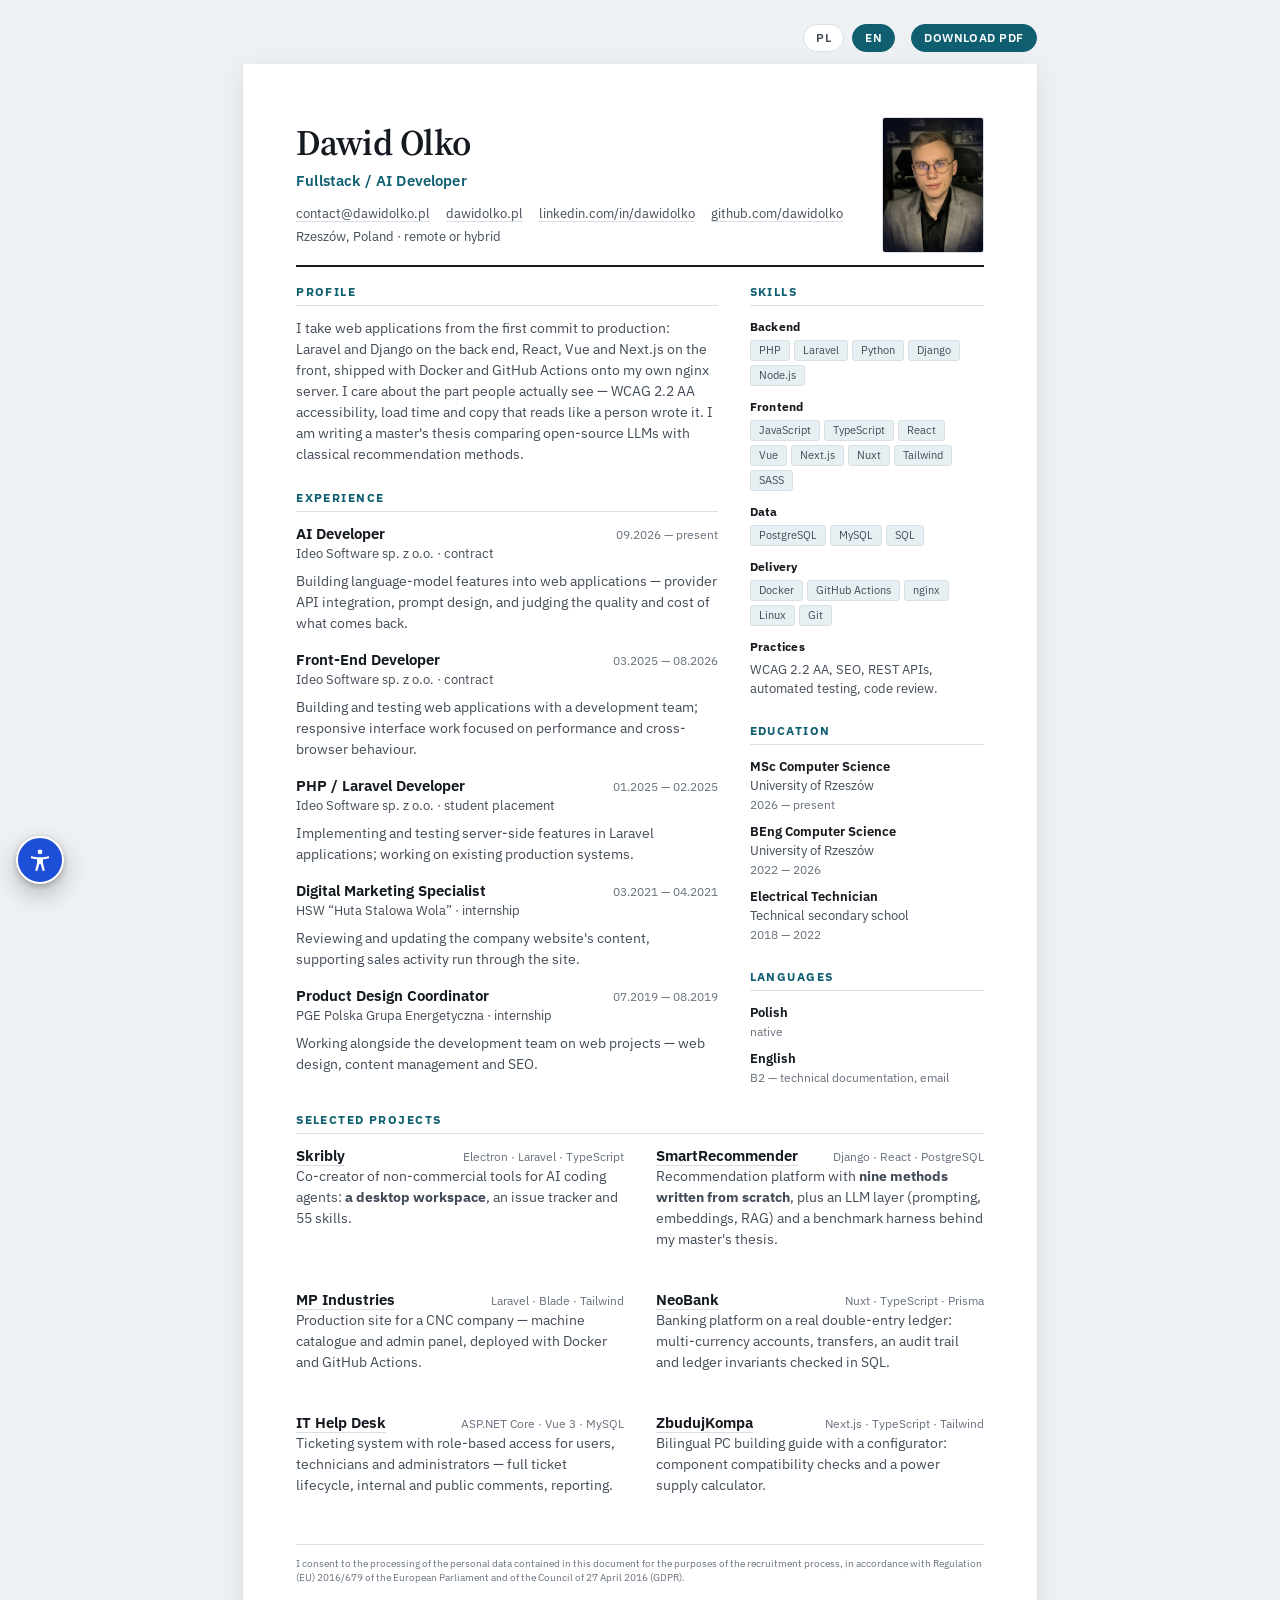
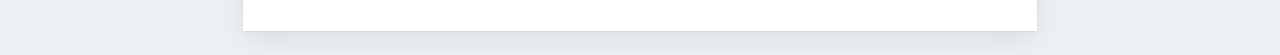
==== commit b67960d5: "fix(cv): AI Developer since 09.2026, frontend role until 08.2026, 55 skills" ====
--- a/en/index.html
+++ b/en/index.html
@@ -158,7 +158,7 @@
         <div class="entry">
           <div class="entry-head">
             <h3>AI Developer</h3>
-            <span class="when">03.2026 — present</span>
+            <span class="when">09.2026 — present</span>
           </div>
           <p class="where">Ideo Software sp. z o.o. · contract</p>
           <p>Building language-model features into web applications — provider API integration, prompt design, and judging the quality and cost of what comes back.</p>
@@ -167,7 +167,7 @@
         <div class="entry">
           <div class="entry-head">
             <h3>Front-End Developer</h3>
-            <span class="when">03.2025 — 02.2026</span>
+            <span class="when">03.2025 — 08.2026</span>
           </div>
           <p class="where">Ideo Software sp. z o.o. · contract</p>
           <p>Building and testing web applications with a development team; responsive interface work focused on performance and cross-browser behaviour.</p>
@@ -283,7 +283,7 @@
           <h3><a href="https://skribly.pl">Skribly</a></h3>
           <span class="when">Electron · Laravel · TypeScript</span>
         </div>
-        <p>Co-creator of non-commercial tools for AI coding agents: <strong>a desktop workspace</strong>, an issue tracker and 27 skills.</p>
+        <p>Co-creator of non-commercial tools for AI coding agents: <strong>a desktop workspace</strong>, an issue tracker and 55 skills.</p>
       </div>
 
       <div class="entry">
